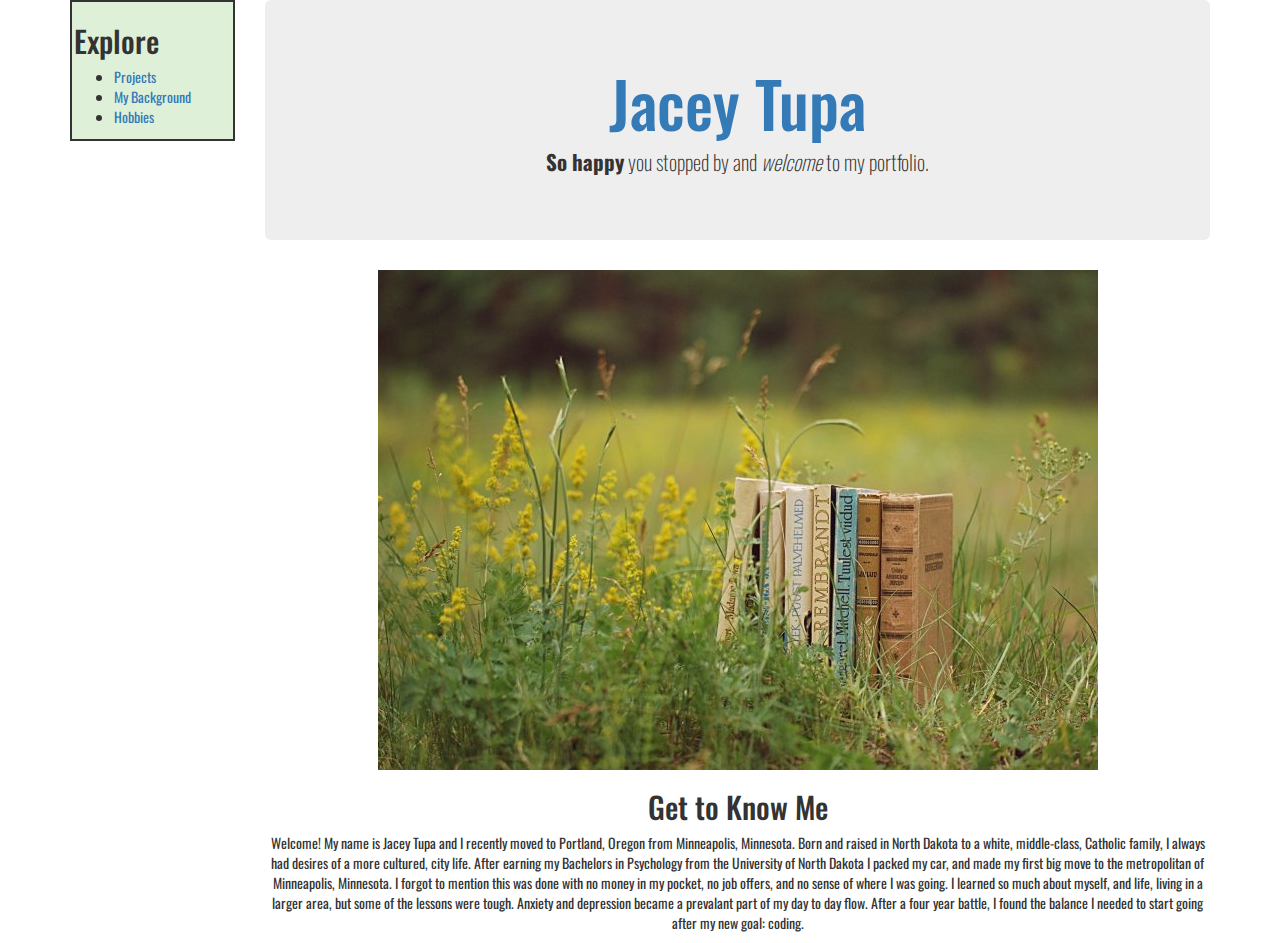
==== index.html @ 57492df2 "Add class main to index.html to center align text" ====
<!DOCTYPE html>
<html>
  <head>
    <title>Jacey's Portfolio</title>
    <link rel="stylesheet" href="css/bootstrap.min.css" type="text/css" media="all">
    <link rel="stylesheet" href="css/styles.css" type="text/css" media="all">
    <link href="https://fonts.googleapis.com/css?family=Oswald" rel="stylesheet" type="text/css" media="all">
  </head>
  <body>
    <div class="container">
      <div class="row">
        <div class="col-lg-2">
          <div class="bg-success">
            <h2>Explore</h2>
            <ul>
              <li><a href="projects.html">Projects</a></li>
              <li><a href="background.html">My Background</a></li>
              <li><a href="hobbies.html">Hobbies</a></li>
            </ul>
          </div>
        </div>
        <div class="col-lg-10">
            <div class="main">
            <a href="index.html"><div class="jumbotron">
              <h1>Jacey Tupa</h1></a>
              <p><strong>So happy</strong> you stopped by and <em>welcome</em> to my portfolio.</p>
            </div>
            <img src="img/main.jpg" alt="Books in Field">
            <h2>Get to Know Me</h2>
            <p>Welcome! My name is Jacey Tupa and I recently moved to Portland, Oregon from Minneapolis, Minnesota. Born and raised in North Dakota to a white, middle-class, Catholic family, I always had desires of a more cultured, city life. After earning my Bachelors in Psychology from the University of North Dakota I packed my car, and made my first big move to the metropolitan of Minneapolis, Minnesota. I forgot to mention this was done with no money in my pocket, no job offers, and no sense of where I was going. I learned so much about myself, and life, living in a larger area, but some of the lessons were tough. Anxiety and depression became a prevalant part of my day to day flow. After a four year battle, I found the balance I needed to start going after my new goal: coding.</p>
          </body>
        </div>
      </div>
    </div> <!first row -->
  </div> <!first container -->
</html>
---- css/styles.css ----
.bg-success {
  font-family: Oswald;
  padding: 2px;
  maring: 4px;
  border: 2px solid;
}

.container {
  font-family: 'Oswald', sans-serif;
}

.main {
  text-align: center;
}
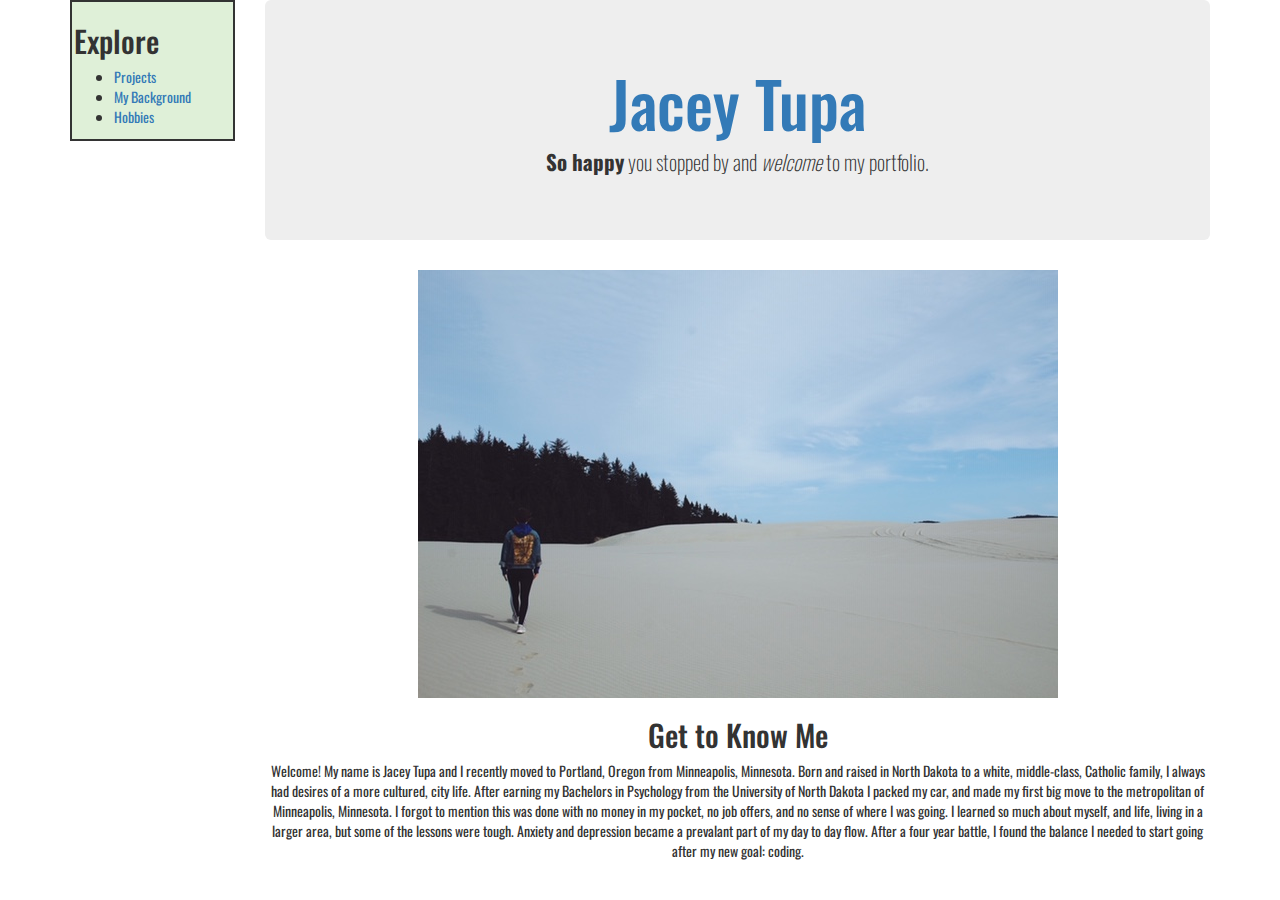
==== commit aae26b39: "Link sanddune.jpeg to index.html" ====
--- a/index.html
+++ b/index.html
@@ -25,7 +25,7 @@
               <h1>Jacey Tupa</h1></a>
               <p><strong>So happy</strong> you stopped by and <em>welcome</em> to my portfolio.</p>
             </div>
-            <img src="img/main.jpg" alt="Books in Field">
+            <img src="img/sanddune.jpeg" alt="Girl in sand dune">
             <h2>Get to Know Me</h2>
             <p>Welcome! My name is Jacey Tupa and I recently moved to Portland, Oregon from Minneapolis, Minnesota. Born and raised in North Dakota to a white, middle-class, Catholic family, I always had desires of a more cultured, city life. After earning my Bachelors in Psychology from the University of North Dakota I packed my car, and made my first big move to the metropolitan of Minneapolis, Minnesota. I forgot to mention this was done with no money in my pocket, no job offers, and no sense of where I was going. I learned so much about myself, and life, living in a larger area, but some of the lessons were tough. Anxiety and depression became a prevalant part of my day to day flow. After a four year battle, I found the balance I needed to start going after my new goal: coding.</p>
           </body>
--- a/css/styles.css
+++ b/css/styles.css
@@ -12,3 +12,10 @@
 .main {
   text-align: center;
 }
+
+.lang {
+  color: blue;
+}
+.backmain {
+  text-align: center;
+}
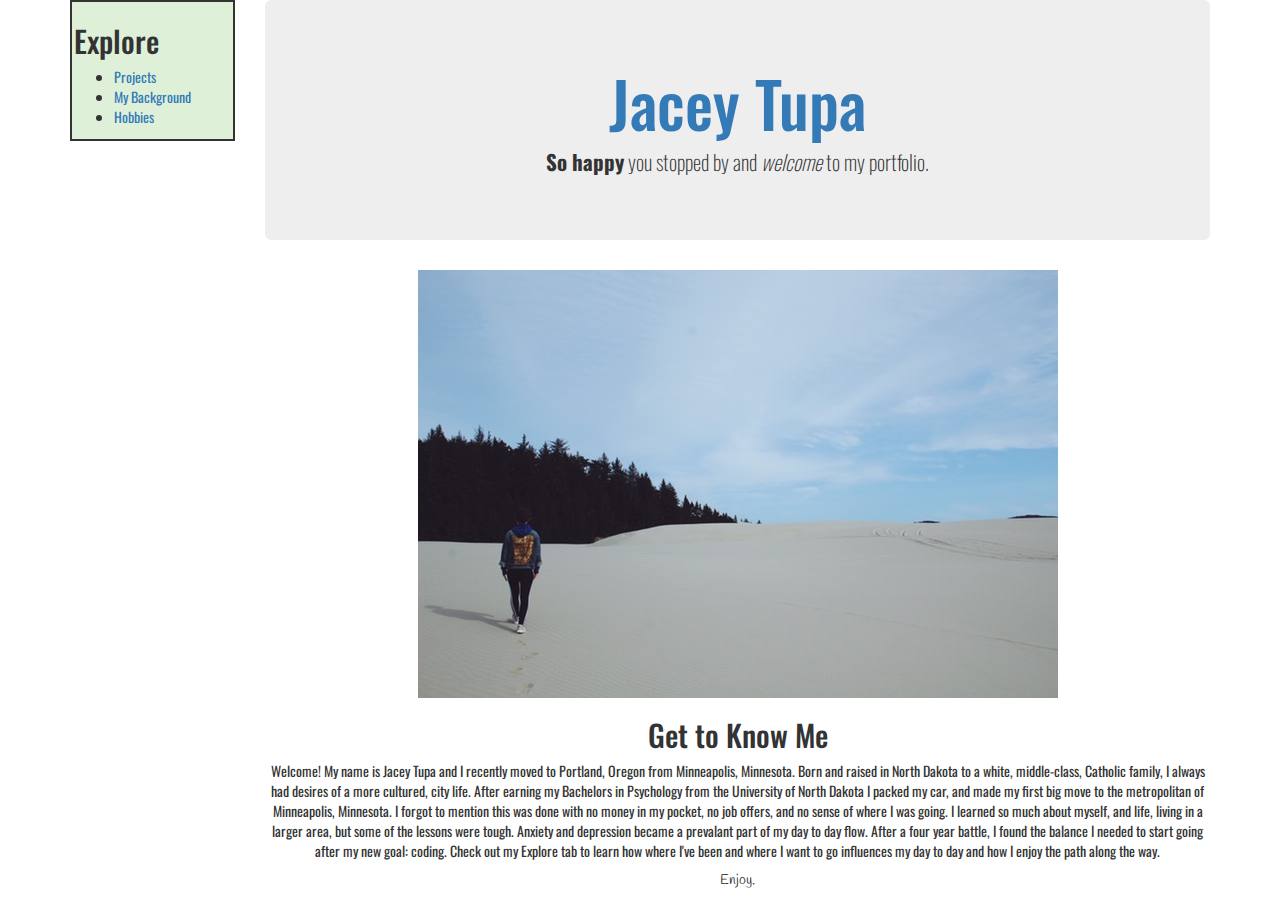
==== commit 3fb37bb4: "Add footnote and Handlee font-family to index.html" ====
--- a/index.html
+++ b/index.html
@@ -4,7 +4,7 @@
     <title>Jacey's Portfolio</title>
     <link rel="stylesheet" href="css/bootstrap.min.css" type="text/css" media="all">
     <link rel="stylesheet" href="css/styles.css" type="text/css" media="all">
-    <link href="https://fonts.googleapis.com/css?family=Oswald" rel="stylesheet" type="text/css" media="all">
+    <link href="https://fonts.googleapis.com/css?family=Oswald|Handlee" rel="stylesheet" type="text/css" media="all">
   </head>
   <body>
     <div class="container">
@@ -27,7 +27,8 @@
             </div>
             <img src="img/sanddune.jpeg" alt="Girl in sand dune">
             <h2>Get to Know Me</h2>
-            <p>Welcome! My name is Jacey Tupa and I recently moved to Portland, Oregon from Minneapolis, Minnesota. Born and raised in North Dakota to a white, middle-class, Catholic family, I always had desires of a more cultured, city life. After earning my Bachelors in Psychology from the University of North Dakota I packed my car, and made my first big move to the metropolitan of Minneapolis, Minnesota. I forgot to mention this was done with no money in my pocket, no job offers, and no sense of where I was going. I learned so much about myself, and life, living in a larger area, but some of the lessons were tough. Anxiety and depression became a prevalant part of my day to day flow. After a four year battle, I found the balance I needed to start going after my new goal: coding.</p>
+            <p>Welcome! My name is Jacey Tupa and I recently moved to Portland, Oregon from Minneapolis, Minnesota. Born and raised in North Dakota to a white, middle-class, Catholic family, I always had desires of a more cultured, city life. After earning my Bachelors in Psychology from the University of North Dakota I packed my car, and made my first big move to the metropolitan of Minneapolis, Minnesota. I forgot to mention this was done with no money in my pocket, no job offers, and no sense of where I was going. I learned so much about myself, and life, living in a larger area, but some of the lessons were tough. Anxiety and depression became a prevalant part of my day to day flow. After a four year battle, I found the balance I needed to start going after my new goal: coding. Check out my Explore tab to learn how where I've been and where I want to go influences my day to day and how I enjoy the path along the way.</p>
+            <footnote><div class="Handlee">Enjoy.</div></footnote>
           </body>
         </div>
       </div>
--- a/css/styles.css
+++ b/css/styles.css
@@ -17,5 +17,13 @@
   color: blue;
 }
 .backmain {
-  text-align: center;
+  float: absolute
 }
+
+.panel-title {
+  font-family: 'Handlee', cursive;
+  text-align: center
+}
+.Handlee {
+  font-family: 'Handlee', cursive
+}
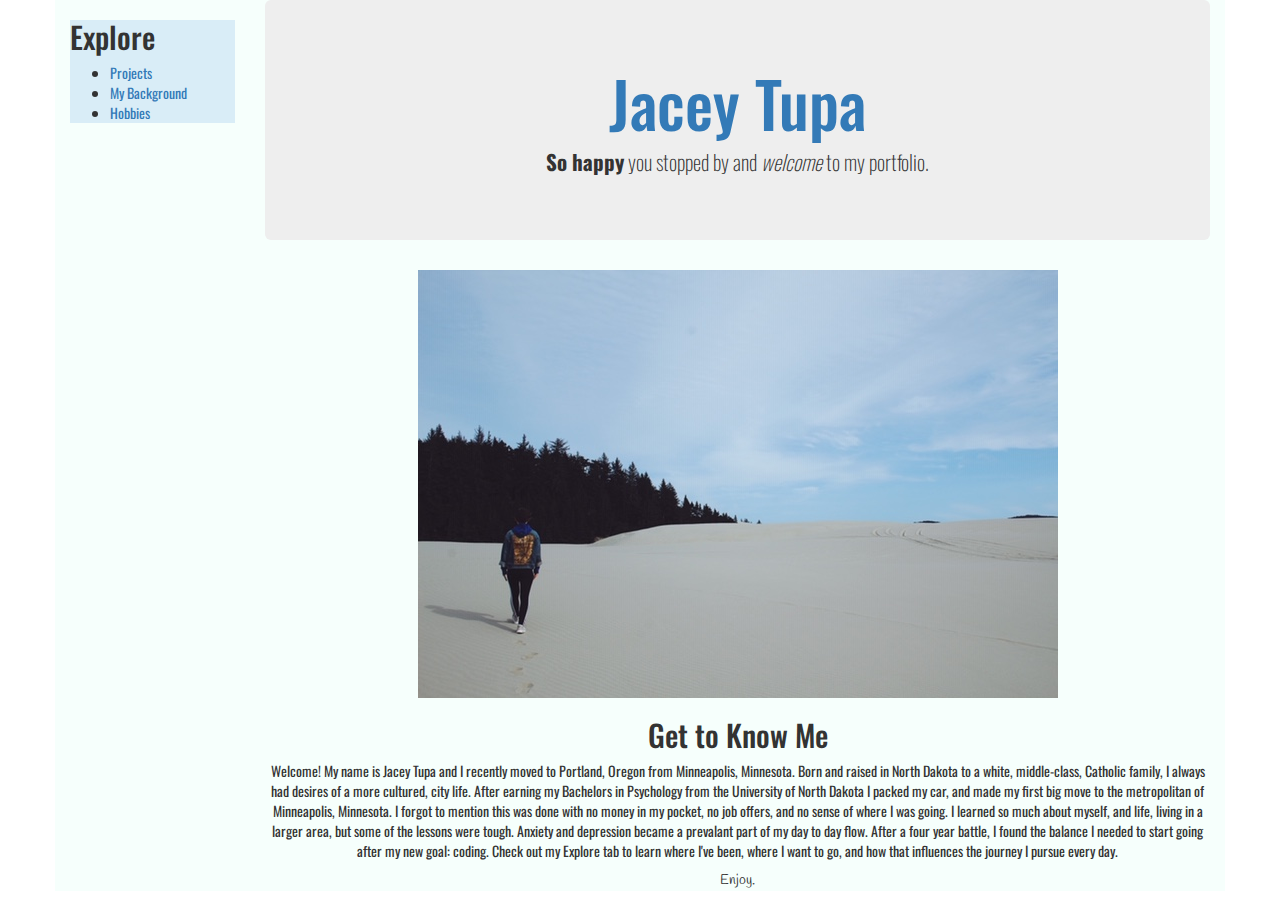
==== commit 2dd9ccdf: "Add darkpurple class to headers on html files" ====
--- a/index.html
+++ b/index.html
@@ -10,7 +10,7 @@
     <div class="container">
       <div class="row">
         <div class="col-lg-2">
-          <div class="bg-success">
+          <div class="bg-info">
             <h2>Explore</h2>
             <ul>
               <li><a href="projects.html">Projects</a></li>
@@ -27,7 +27,7 @@
             </div>
             <img src="img/sanddune.jpeg" alt="Girl in sand dune">
             <h2>Get to Know Me</h2>
-            <p>Welcome! My name is Jacey Tupa and I recently moved to Portland, Oregon from Minneapolis, Minnesota. Born and raised in North Dakota to a white, middle-class, Catholic family, I always had desires of a more cultured, city life. After earning my Bachelors in Psychology from the University of North Dakota I packed my car, and made my first big move to the metropolitan of Minneapolis, Minnesota. I forgot to mention this was done with no money in my pocket, no job offers, and no sense of where I was going. I learned so much about myself, and life, living in a larger area, but some of the lessons were tough. Anxiety and depression became a prevalant part of my day to day flow. After a four year battle, I found the balance I needed to start going after my new goal: coding. Check out my Explore tab to learn how where I've been and where I want to go influences my day to day and how I enjoy the path along the way.</p>
+            <p>Welcome! My name is Jacey Tupa and I recently moved to Portland, Oregon from Minneapolis, Minnesota. Born and raised in North Dakota to a white, middle-class, Catholic family, I always had desires of a more cultured, city life. After earning my Bachelors in Psychology from the University of North Dakota I packed my car, and made my first big move to the metropolitan of Minneapolis, Minnesota. I forgot to mention this was done with no money in my pocket, no job offers, and no sense of where I was going. I learned so much about myself, and life, living in a larger area, but some of the lessons were tough. Anxiety and depression became a prevalant part of my day to day flow. After a four year battle, I found the balance I needed to start going after my new goal: coding. Check out my Explore tab to learn where I've been, where I want to go, and how that influences the journey I pursue every day.</p>
             <footnote><div class="Handlee">Enjoy.</div></footnote>
           </body>
         </div>
--- a/css/styles.css
+++ b/css/styles.css
@@ -1,12 +1,13 @@
 .bg-success {
   font-family: Oswald;
   padding: 2px;
-  maring: 4px;
+  margin: 2px;
   border: 2px solid;
 }
 
 .container {
   font-family: 'Oswald', sans-serif;
+  background-color: #F6FFFC
 }
 
 .main {
@@ -14,7 +15,7 @@
 }
 
 .lang {
-  color: blue;
+  color: #7F7761;
 }
 .backmain {
   float: absolute
@@ -27,3 +28,16 @@
 .Handlee {
   font-family: 'Handlee', cursive
 }
+
+.projectlist {
+  float: absolute
+}
+
+a:visited {
+    color: #C39BCC;
+    text-decoration: none
+}
+
+.darkpurple {
+  color: #8E5A99
+}
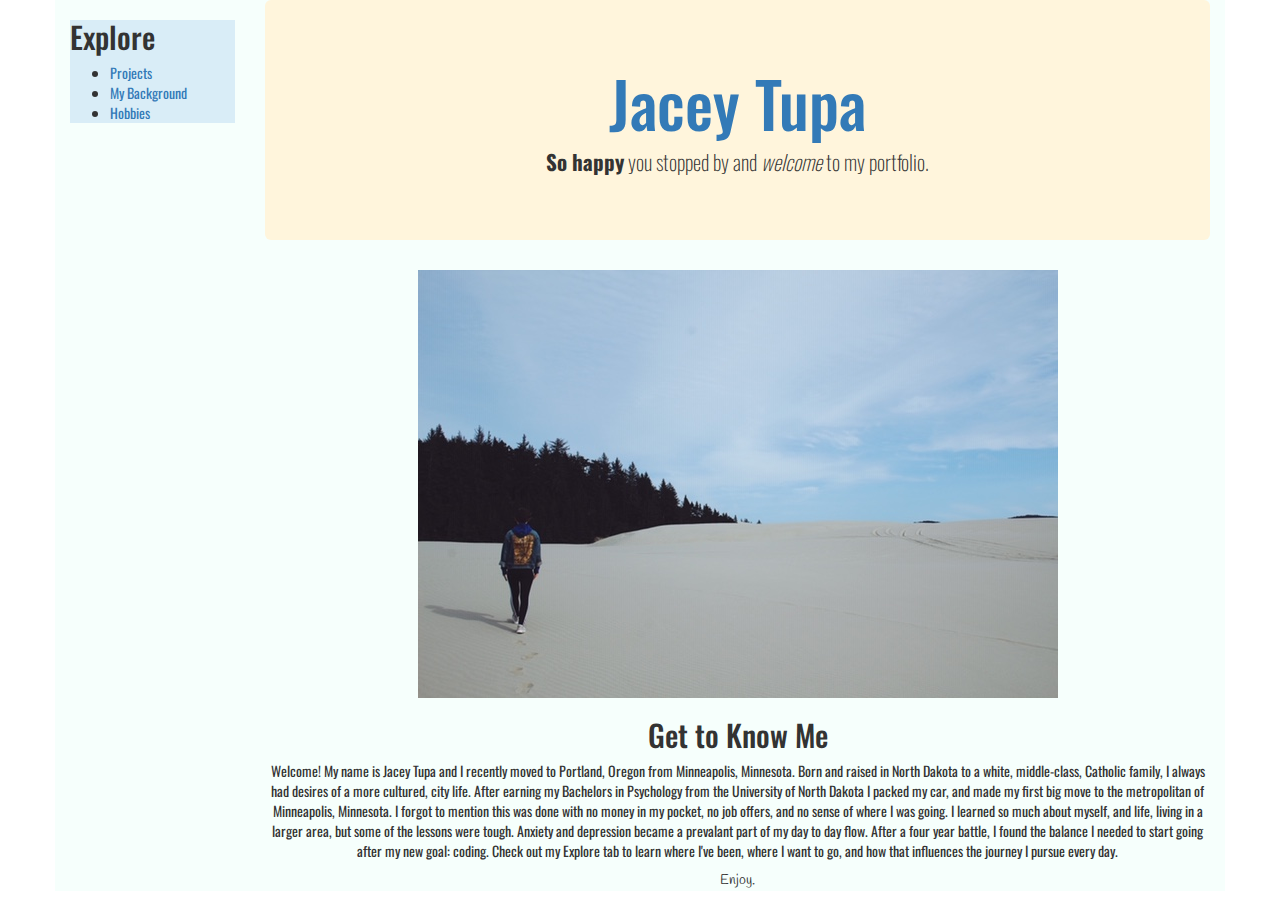
==== commit 5c063e2e: "Change background color on jumbotron with .customjumbo class" ====
--- a/index.html
+++ b/index.html
@@ -21,7 +21,7 @@
         </div>
         <div class="col-lg-10">
             <div class="main">
-            <a href="index.html"><div class="jumbotron">
+            <a href="index.html"><div class="jumbotron customjumbo">
               <h1>Jacey Tupa</h1></a>
               <p><strong>So happy</strong> you stopped by and <em>welcome</em> to my portfolio.</p>
             </div>
--- a/css/styles.css
+++ b/css/styles.css
@@ -41,3 +41,6 @@
 .darkpurple {
   color: #8E5A99
 }
+.customjumbo {
+  background-color: #FFF5DC
+}
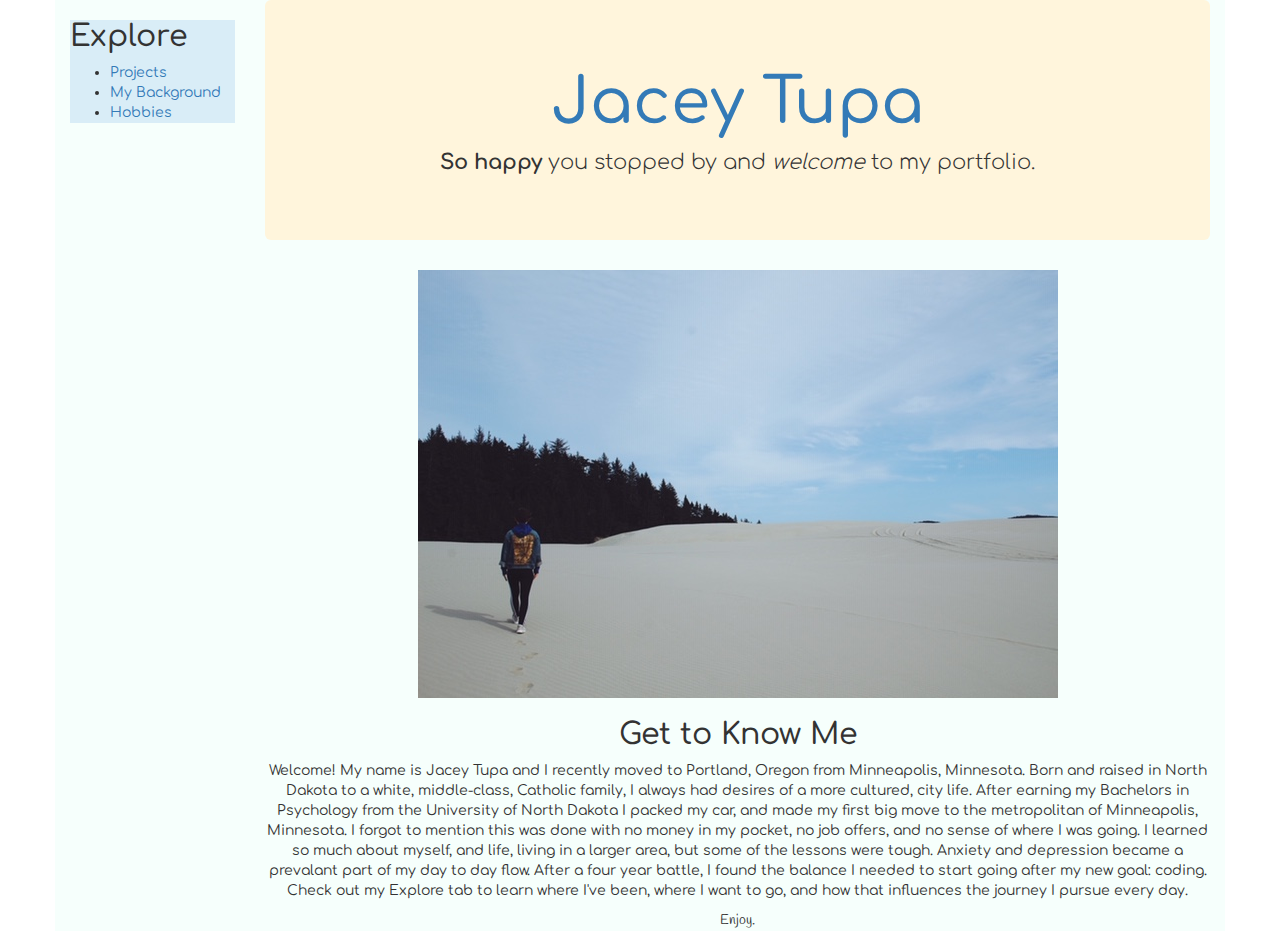
==== commit 42cd1a9b: "Update Oswald font to Comfortaa from Google Fonts" ====
--- a/index.html
+++ b/index.html
@@ -4,7 +4,7 @@
     <title>Jacey's Portfolio</title>
     <link rel="stylesheet" href="css/bootstrap.min.css" type="text/css" media="all">
     <link rel="stylesheet" href="css/styles.css" type="text/css" media="all">
-    <link href="https://fonts.googleapis.com/css?family=Oswald|Handlee" rel="stylesheet" type="text/css" media="all">
+    <link href="https://fonts.googleapis.com/css?family=Comfortaa|Handlee" rel="stylesheet" type="text/css" media="all">
   </head>
   <body>
     <div class="container">
--- a/css/styles.css
+++ b/css/styles.css
@@ -1,12 +1,12 @@
 .bg-success {
-  font-family: Oswald;
+  font-family: 'Comfortaa', cursive;
   padding: 2px;
   margin: 2px;
   border: 2px solid;
 }
 
 .container {
-  font-family: 'Oswald', sans-serif;
+  font-family: 'Comfortaa', cursive;
   background-color: #F6FFFC
 }
 
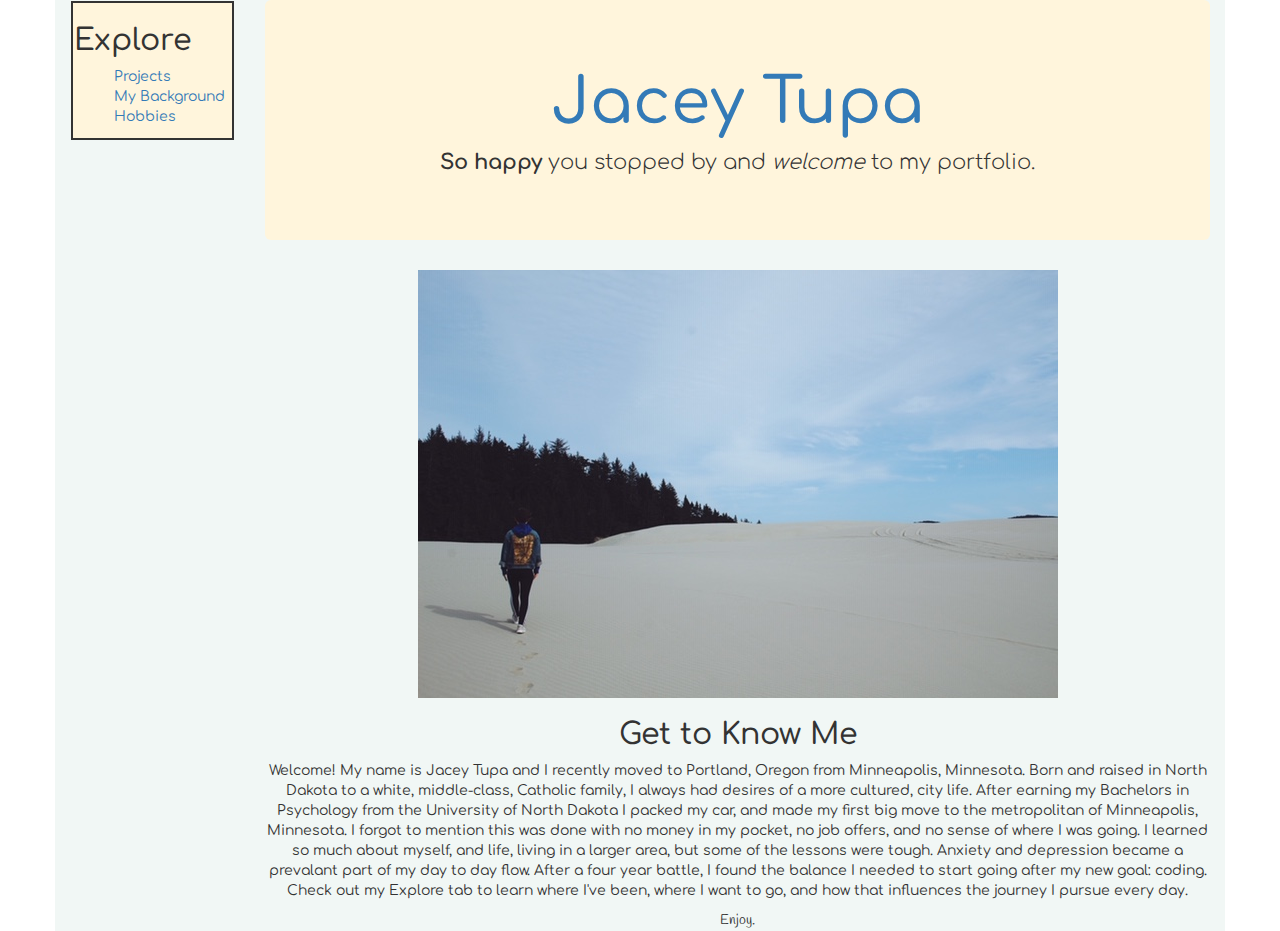
==== commit b6379a81: "Add list style to display no bullets to bg-info class" ====
--- a/index.html
+++ b/index.html
@@ -12,7 +12,7 @@
         <div class="col-lg-2">
           <div class="bg-info">
             <h2>Explore</h2>
-            <ul>
+            <ul style="list-style: none;">
               <li><a href="projects.html">Projects</a></li>
               <li><a href="background.html">My Background</a></li>
               <li><a href="hobbies.html">Hobbies</a></li>
--- a/css/styles.css
+++ b/css/styles.css
@@ -1,13 +1,15 @@
-.bg-success {
+.bg-info {
   font-family: 'Comfortaa', cursive;
-  padding: 2px;
-  margin: 2px;
+  padding: 1px;
+  margin: 1px;
   border: 2px solid;
+  background-color: #FFF5DC;
+  text-align: absolute;
 }
 
 .container {
   font-family: 'Comfortaa', cursive;
-  background-color: #F6FFFC
+  background-color: #F1F7F5
 }
 
 .main {
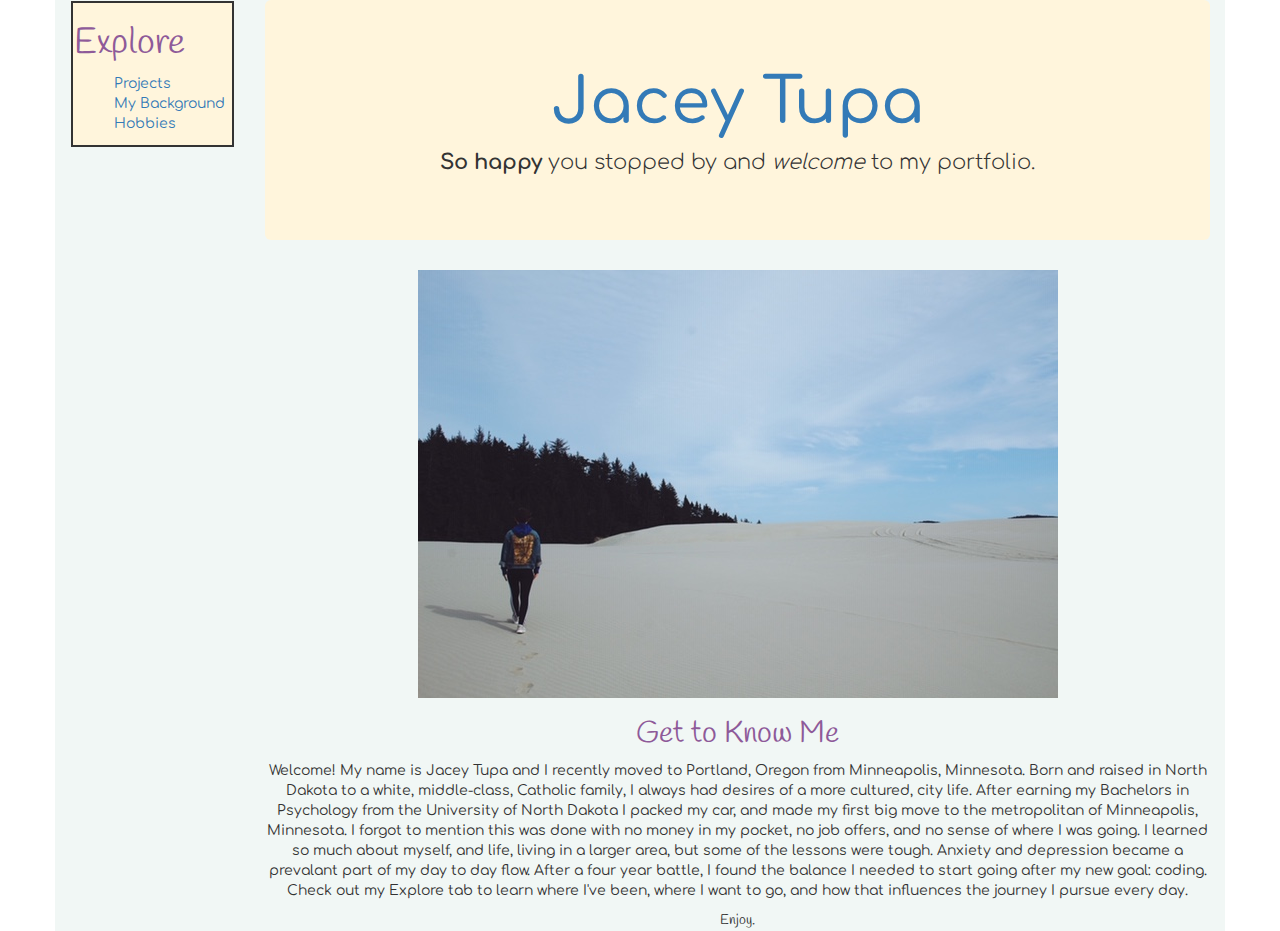
==== commit 830f9732: "Add Handlee and darkpurple classes throughout webpage till cohesive look appears" ====
--- a/index.html
+++ b/index.html
@@ -11,7 +11,7 @@
       <div class="row">
         <div class="col-lg-2">
           <div class="bg-info">
-            <h2>Explore</h2>
+            <h1 class="Handlee darkpurple">Explore</h2>
             <ul style="list-style: none;">
               <li><a href="projects.html">Projects</a></li>
               <li><a href="background.html">My Background</a></li>
@@ -26,7 +26,7 @@
               <p><strong>So happy</strong> you stopped by and <em>welcome</em> to my portfolio.</p>
             </div>
             <img src="img/sanddune.jpeg" alt="Girl in sand dune">
-            <h2>Get to Know Me</h2>
+            <h2 class="Handlee darkpurple">Get to Know Me</h2>
             <p>Welcome! My name is Jacey Tupa and I recently moved to Portland, Oregon from Minneapolis, Minnesota. Born and raised in North Dakota to a white, middle-class, Catholic family, I always had desires of a more cultured, city life. After earning my Bachelors in Psychology from the University of North Dakota I packed my car, and made my first big move to the metropolitan of Minneapolis, Minnesota. I forgot to mention this was done with no money in my pocket, no job offers, and no sense of where I was going. I learned so much about myself, and life, living in a larger area, but some of the lessons were tough. Anxiety and depression became a prevalant part of my day to day flow. After a four year battle, I found the balance I needed to start going after my new goal: coding. Check out my Explore tab to learn where I've been, where I want to go, and how that influences the journey I pursue every day.</p>
             <footnote><div class="Handlee">Enjoy.</div></footnote>
           </body>
